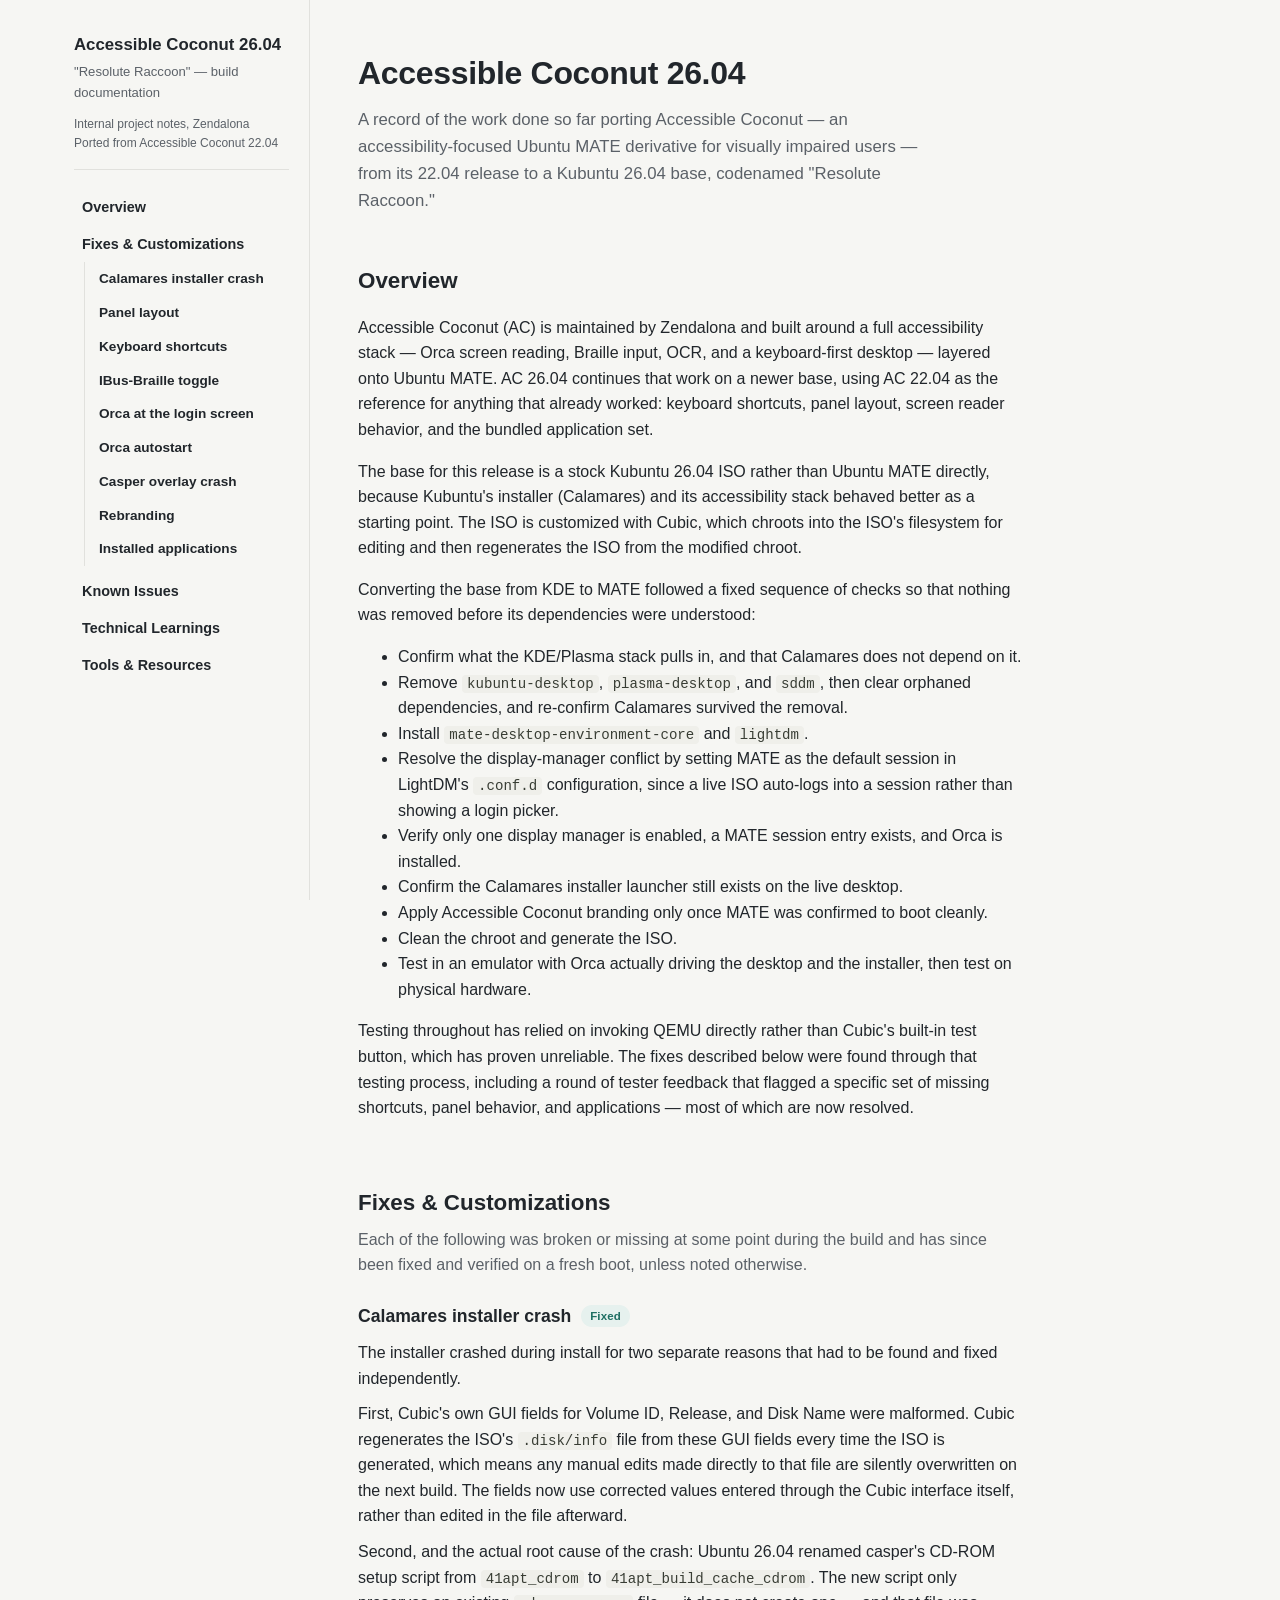
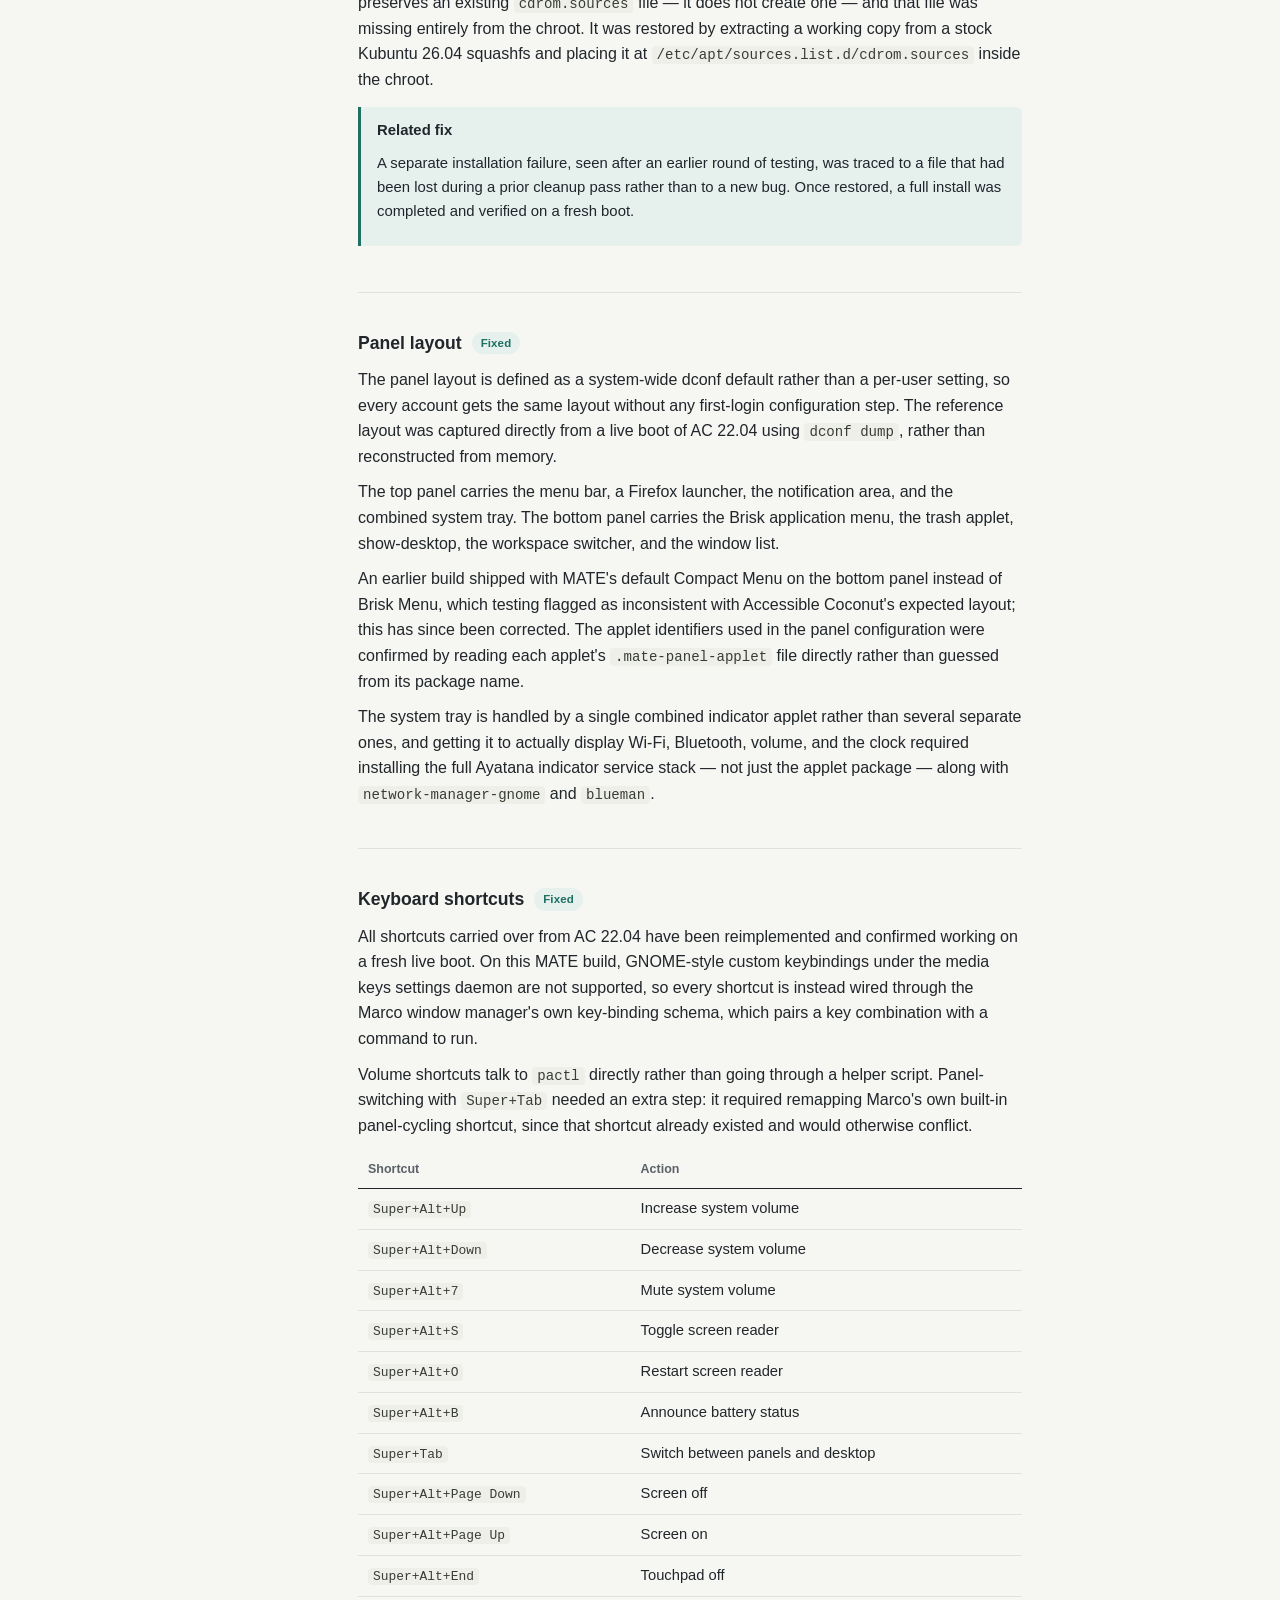
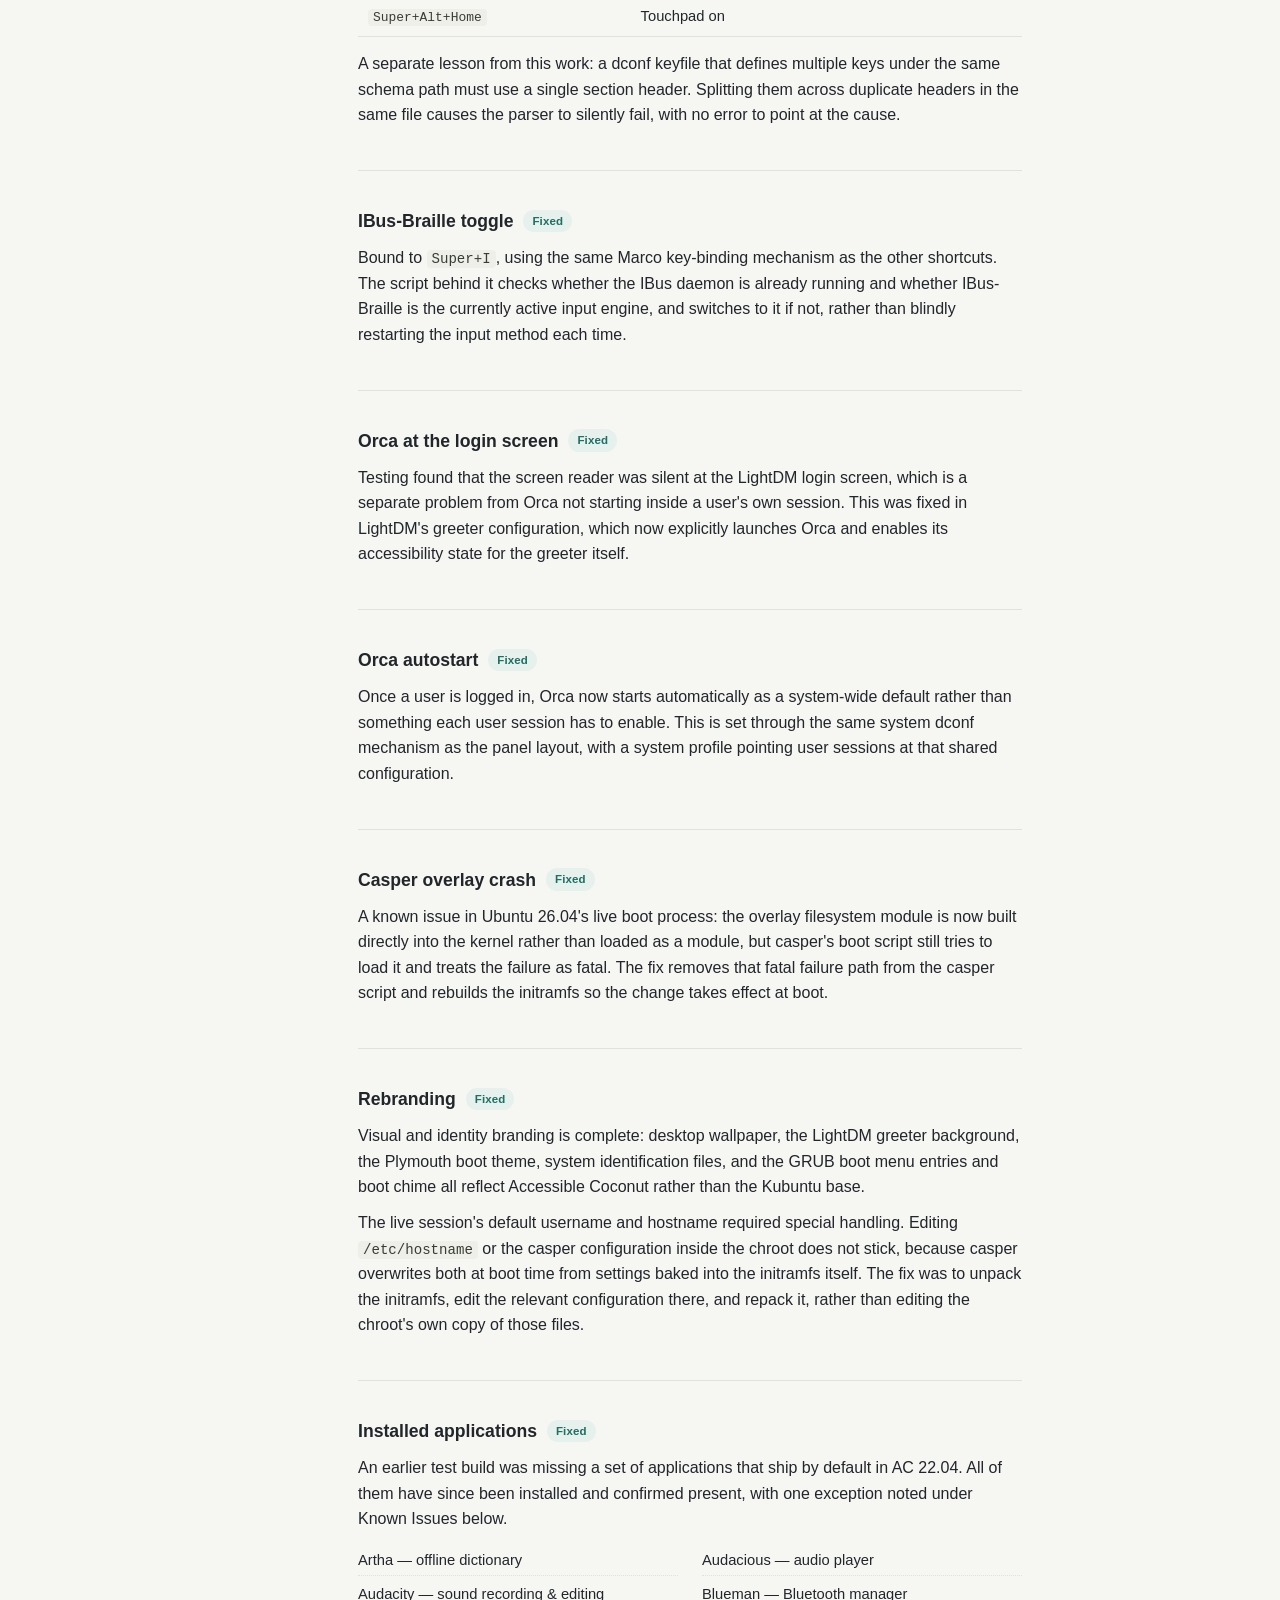
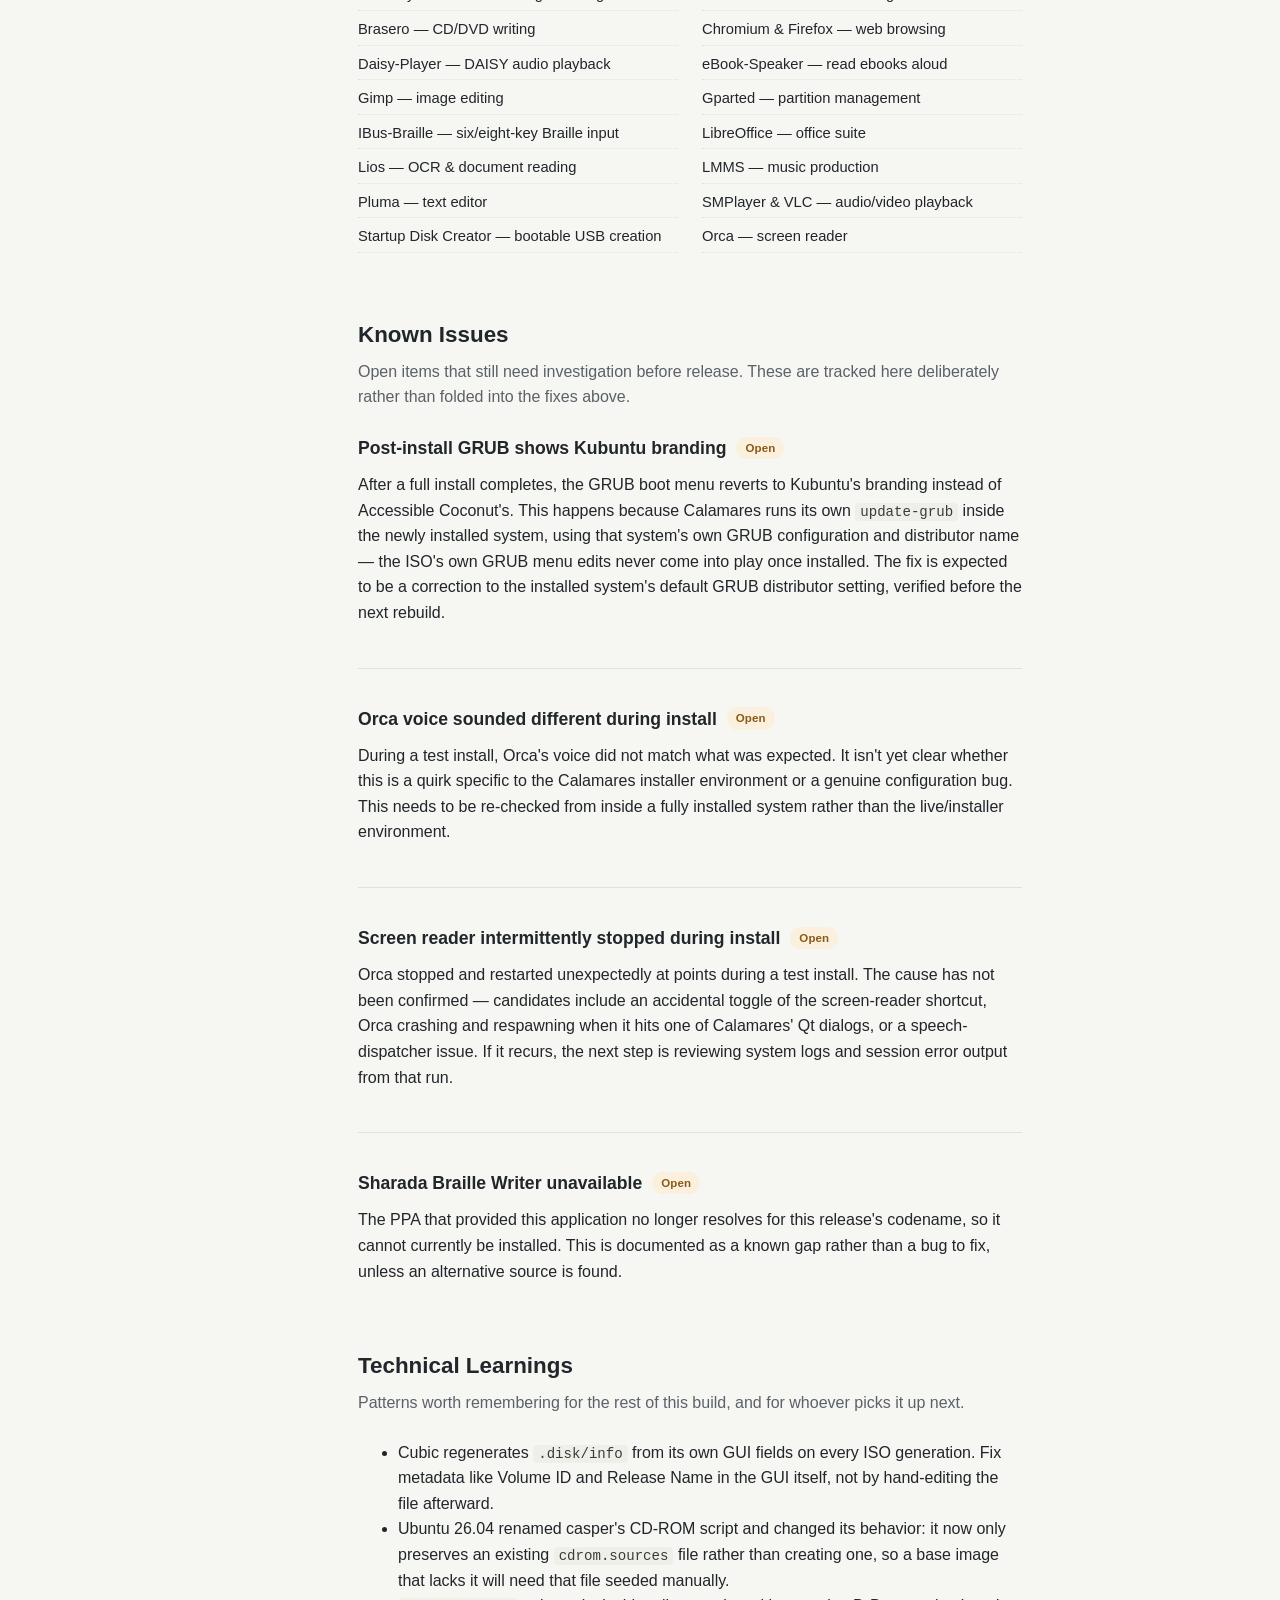
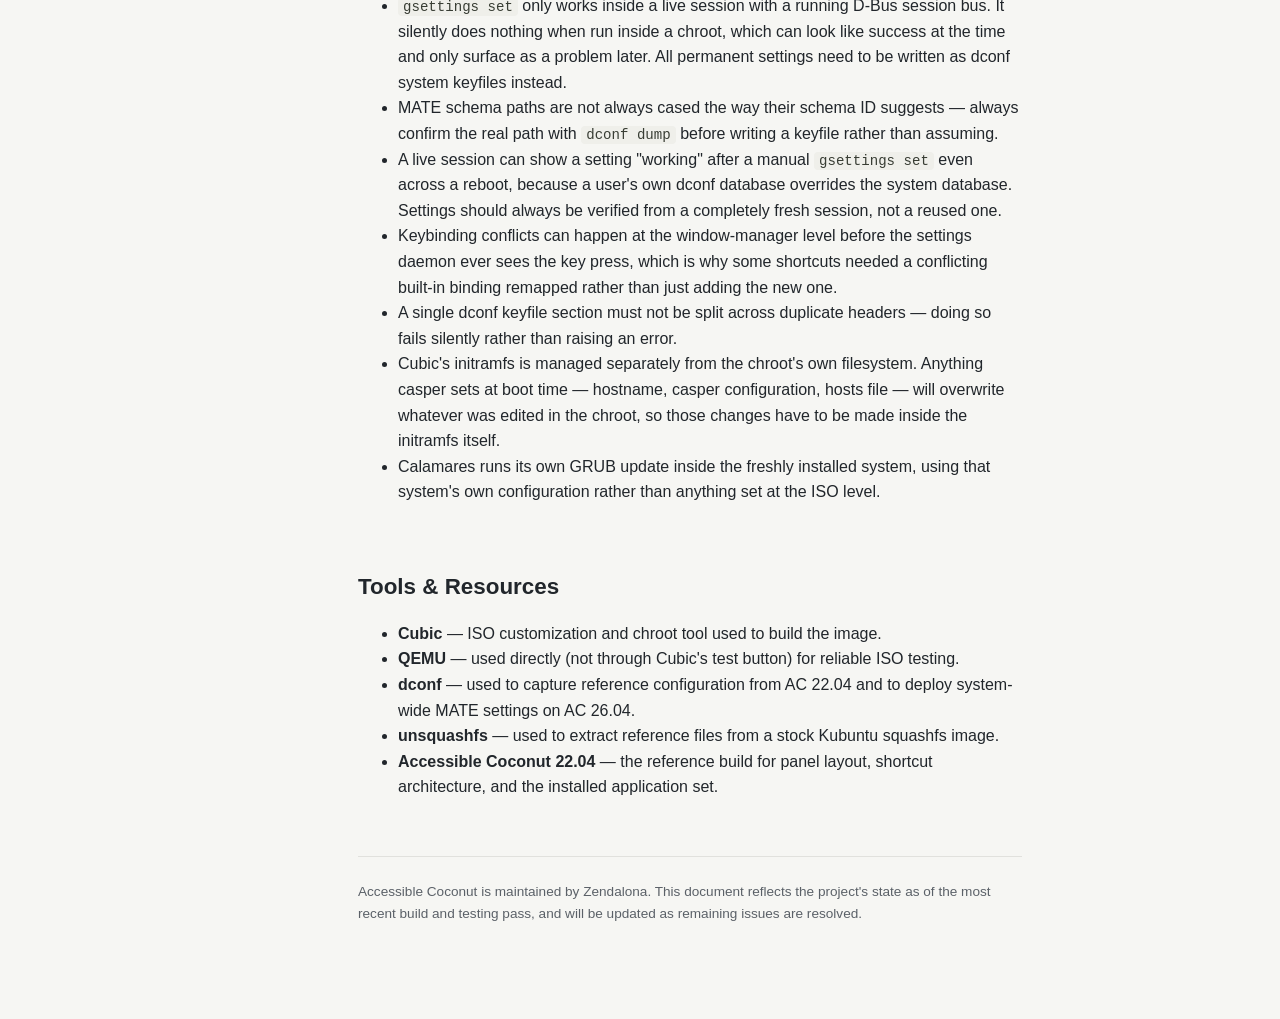
==== ac2604-docs.html @ ea0ea962 "initial commit" ====
<!DOCTYPE html>
<html lang="en">
<head>
<meta charset="UTF-8">
<meta name="viewport" content="width=device-width, initial-scale=1.0">
<title>Accessible Coconut 26.04 — Build Documentation</title>
<style>
  :root{
    --bg: #F6F6F3;
    --surface: #FFFFFF;
    --text: #21262B;
    --text-muted: #5B6168;
    --border: #E1E1DD;
    --accent: #1F6F63;
    --accent-soft: #E6F1EE;
    --warn: #8A5A17;
    --warn-soft: #FAF0DD;
    --code-bg: #EFEFEA;
    --code-text: #383D34;
    --font-sans: -apple-system, BlinkMacSystemFont, "Segoe UI", Helvetica, Arial, sans-serif;
    --font-mono: ui-monospace, "SF Mono", "Cascadia Mono", Consolas, monospace;
  }

  * { box-sizing: border-box; }

  html { scroll-behavior: smooth; }

  body{
    margin: 0;
    background: var(--bg);
    color: var(--text);
    font-family: var(--font-sans);
    font-size: 16px;
    line-height: 1.6;
    -webkit-font-smoothing: antialiased;
  }

  a { color: var(--accent); text-decoration: none; }
  a:hover { text-decoration: underline; }
  a:focus-visible, button:focus-visible, summary:focus-visible {
    outline: 2px solid var(--accent);
    outline-offset: 2px;
  }

  .layout{
    display: grid;
    grid-template-columns: 260px minmax(0,1fr);
    max-width: 1180px;
    margin: 0 auto;
    align-items: start;
  }

  /* ---------- Sidebar ---------- */
  aside{
    position: sticky;
    top: 0;
    height: 100vh;
    overflow-y: auto;
    padding: 32px 20px 32px 24px;
    border-right: 1px solid var(--border);
  }

  .brand{
    margin-bottom: 4px;
  }
  .brand-name{
    font-weight: 600;
    font-size: 1.05rem;
    color: var(--text);
  }
  .brand-sub{
    font-size: 0.82rem;
    color: var(--text-muted);
    margin-top: 2px;
  }
  .brand-meta{
    font-size: 0.75rem;
    color: var(--text-muted);
    margin: 12px 0 20px;
    padding-bottom: 16px;
    border-bottom: 1px solid var(--border);
  }

  nav ul{
    list-style: none;
    margin: 0;
    padding: 0;
  }
  nav > ul > li { margin-bottom: 2px; }
  nav a{
    display: block;
    padding: 6px 8px;
    border-radius: 5px;
    color: var(--text-muted);
    font-size: 0.9rem;
  }
  nav a:hover{
    background: var(--accent-soft);
    color: var(--text);
    text-decoration: none;
  }
  nav .top-link a{
    font-weight: 600;
    color: var(--text);
  }
  nav ul ul{
    margin-left: 10px;
    border-left: 1px solid var(--border);
    padding-left: 6px;
    margin-bottom: 8px;
  }
  nav ul ul a{ font-size: 0.85rem; }

  /* Mobile nav toggle (hidden on desktop) */
  .mobile-nav-toggle{ display: none; }

  /* ---------- Main content ---------- */
  main{
    padding: 48px 48px 96px;
    max-width: 760px;
  }

  .doc-title{
    font-size: 2rem;
    font-weight: 700;
    margin: 0 0 8px;
    letter-spacing: -0.01em;
  }
  .doc-lede{
    font-size: 1.05rem;
    color: var(--text-muted);
    margin: 0 0 40px;
    max-width: 62ch;
  }

  section{ margin-bottom: 56px; }
  section h2{
    font-size: 1.4rem;
    font-weight: 700;
    margin: 0 0 6px;
    padding-top: 8px;
    scroll-margin-top: 16px;
  }
  section > p.section-intro{
    color: var(--text-muted);
    margin: 0 0 24px;
  }

  article.topic{
    margin-bottom: 36px;
    padding-bottom: 32px;
    border-bottom: 1px solid var(--border);
  }
  article.topic:last-child{
    border-bottom: none;
    padding-bottom: 0;
  }
  article.topic h3{
    font-size: 1.1rem;
    font-weight: 600;
    margin: 0 0 4px;
    display: flex;
    align-items: center;
    gap: 10px;
    flex-wrap: wrap;
    scroll-margin-top: 16px;
  }
  article.topic p{ margin: 10px 0; }
  article.topic ul{ margin: 10px 0; padding-left: 22px; }
  article.topic li{ margin: 4px 0; }

  .status{
    font-size: 0.72rem;
    font-weight: 600;
    padding: 2px 9px;
    border-radius: 999px;
    letter-spacing: 0.01em;
  }
  .status-fixed{ background: var(--accent-soft); color: var(--accent); }
  .status-open{ background: var(--warn-soft); color: var(--warn); }

  code, .path{
    font-family: var(--font-mono);
    font-size: 0.88em;
    background: var(--code-bg);
    color: var(--code-text);
    padding: 1px 5px;
    border-radius: 4px;
    word-break: break-word;
  }

  .callout{
    border-left: 3px solid var(--accent);
    background: var(--accent-soft);
    padding: 12px 16px;
    border-radius: 0 6px 6px 0;
    margin: 14px 0;
    font-size: 0.93rem;
  }
  .callout.warn{
    border-left-color: var(--warn);
    background: var(--warn-soft);
  }
  .callout p{ margin: 0; }
  .callout strong{ display:block; margin-bottom: 4px; }

  table{
    width: 100%;
    border-collapse: collapse;
    margin: 14px 0;
    font-size: 0.92rem;
  }
  th, td{
    text-align: left;
    padding: 8px 10px;
    border-bottom: 1px solid var(--border);
    vertical-align: top;
  }
  th{
    font-size: 0.78rem;
    text-transform: none;
    color: var(--text-muted);
    font-weight: 600;
    border-bottom: 1px solid var(--text);
  }

  .apps-grid{
    display: grid;
    grid-template-columns: repeat(2, 1fr);
    gap: 4px 24px;
    font-size: 0.92rem;
    margin: 14px 0;
  }
  .apps-grid div{ padding: 3px 0; border-bottom: 1px dotted var(--border); }

  hr.divider{
    border: none;
    border-top: 1px solid var(--border);
    margin: 40px 0;
  }

  footer.doc-footer{
    color: var(--text-muted);
    font-size: 0.85rem;
    padding-top: 24px;
    border-top: 1px solid var(--border);
  }

  @media (max-width: 900px){
    .layout{ grid-template-columns: 1fr; }
    aside{
      position: static;
      height: auto;
      border-right: none;
      border-bottom: 1px solid var(--border);
      padding: 20px;
    }
    nav{ display: none; }
    nav.nav-open{ display: block; }
    .mobile-nav-toggle{
      display: inline-block;
      background: var(--surface);
      border: 1px solid var(--border);
      color: var(--text);
      font-size: 0.85rem;
      padding: 6px 12px;
      border-radius: 6px;
      cursor: pointer;
      margin-top: 8px;
    }
    main{ padding: 32px 20px 64px; }
    .apps-grid{ grid-template-columns: 1fr; }
  }
</style>
</head>
<body>

<div class="layout">

  <aside>
    <div class="brand">
      <div class="brand-name">Accessible Coconut 26.04</div>
      <div class="brand-sub">"Resolute Raccoon" — build documentation</div>
    </div>
    <div class="brand-meta">
      Internal project notes, Zendalona<br>
      Ported from Accessible Coconut 22.04
    </div>

    <button class="mobile-nav-toggle" onclick="document.querySelector('nav').classList.toggle('nav-open')">
      Contents ▾
    </button>

    <nav>
      <ul>
        <li class="top-link"><a href="#overview">Overview</a></li>
        <li class="top-link"><a href="#fixes">Fixes &amp; Customizations</a>
          <ul>
            <li><a href="#calamares">Calamares installer crash</a></li>
            <li><a href="#panel">Panel layout</a></li>
            <li><a href="#shortcuts">Keyboard shortcuts</a></li>
            <li><a href="#ibus-braille">IBus-Braille toggle</a></li>
            <li><a href="#orca-login">Orca at the login screen</a></li>
            <li><a href="#orca-autostart">Orca autostart</a></li>
            <li><a href="#casper">Casper overlay crash</a></li>
            <li><a href="#rebranding">Rebranding</a></li>
            <li><a href="#apps">Installed applications</a></li>
          </ul>
        </li>
        <li class="top-link"><a href="#known-issues">Known Issues</a></li>
        <li class="top-link"><a href="#learnings">Technical Learnings</a></li>
        <li class="top-link"><a href="#tools">Tools &amp; Resources</a></li>
      </ul>
    </nav>
  </aside>

  <main>
    <h1 class="doc-title">Accessible Coconut 26.04</h1>
    <p class="doc-lede">
      A record of the work done so far porting Accessible Coconut — an accessibility-focused
      Ubuntu MATE derivative for visually impaired users — from its 22.04 release to a
      Kubuntu 26.04 base, codenamed "Resolute Raccoon."
    </p>

    <section id="overview">
      <h2>Overview</h2>
      <p>
        Accessible Coconut (AC) is maintained by Zendalona and built around a full accessibility
        stack — Orca screen reading, Braille input, OCR, and a keyboard-first desktop — layered
        onto Ubuntu MATE. AC 26.04 continues that work on a newer base, using AC 22.04 as the
        reference for anything that already worked: keyboard shortcuts, panel layout, screen
        reader behavior, and the bundled application set.
      </p>
      <p>
        The base for this release is a stock Kubuntu 26.04 ISO rather than Ubuntu MATE directly,
        because Kubuntu's installer (Calamares) and its accessibility stack behaved better as a
        starting point. The ISO is customized with Cubic, which chroots into the ISO's filesystem
        for editing and then regenerates the ISO from the modified chroot.
      </p>
      <p>
        Converting the base from KDE to MATE followed a fixed sequence of checks so that nothing
        was removed before its dependencies were understood:
      </p>
      <ul>
        <li>Confirm what the KDE/Plasma stack pulls in, and that Calamares does not depend on it.</li>
        <li>Remove <code>kubuntu-desktop</code>, <code>plasma-desktop</code>, and <code>sddm</code>, then
          clear orphaned dependencies, and re-confirm Calamares survived the removal.</li>
        <li>Install <code>mate-desktop-environment-core</code> and <code>lightdm</code>.</li>
        <li>Resolve the display-manager conflict by setting MATE as the default session in
          LightDM's <code>.conf.d</code> configuration, since a live ISO auto-logs into a session
          rather than showing a login picker.</li>
        <li>Verify only one display manager is enabled, a MATE session entry exists, and Orca is
          installed.</li>
        <li>Confirm the Calamares installer launcher still exists on the live desktop.</li>
        <li>Apply Accessible Coconut branding only once MATE was confirmed to boot cleanly.</li>
        <li>Clean the chroot and generate the ISO.</li>
        <li>Test in an emulator with Orca actually driving the desktop and the installer, then
          test on physical hardware.</li>
      </ul>
      <p>
        Testing throughout has relied on invoking QEMU directly rather than Cubic's built-in test
        button, which has proven unreliable. The fixes described below were found through that
        testing process, including a round of tester feedback that flagged a specific set of
        missing shortcuts, panel behavior, and applications — most of which are now resolved.
      </p>
    </section>

    <section id="fixes">
      <h2>Fixes &amp; Customizations</h2>
      <p class="section-intro">
        Each of the following was broken or missing at some point during the build and has since
        been fixed and verified on a fresh boot, unless noted otherwise.
      </p>

      <article class="topic" id="calamares">
        <h3>Calamares installer crash <span class="status status-fixed">Fixed</span></h3>
        <p>
          The installer crashed during install for two separate reasons that had to be found and
          fixed independently.
        </p>
        <p>
          First, Cubic's own GUI fields for Volume ID, Release, and Disk Name were malformed.
          Cubic regenerates the ISO's <code>.disk/info</code> file from these GUI fields every
          time the ISO is generated, which means any manual edits made directly to that file are
          silently overwritten on the next build. The fields now use corrected values entered
          through the Cubic interface itself, rather than edited in the file afterward.
        </p>
        <p>
          Second, and the actual root cause of the crash: Ubuntu 26.04 renamed casper's CD-ROM
          setup script from <code>41apt_cdrom</code> to <code>41apt_build_cache_cdrom</code>. The
          new script only preserves an existing <code>cdrom.sources</code> file — it does not
          create one — and that file was missing entirely from the chroot. It was restored by
          extracting a working copy from a stock Kubuntu 26.04 squashfs and placing it at
          <code class="path">/etc/apt/sources.list.d/cdrom.sources</code> inside the chroot.
        </p>
        <div class="callout">
          <strong>Related fix</strong>
          <p>
            A separate installation failure, seen after an earlier round of testing, was traced to
            a file that had been lost during a prior cleanup pass rather than to a new bug. Once
            restored, a full install was completed and verified on a fresh boot.
          </p>
        </div>
      </article>

      <article class="topic" id="panel">
        <h3>Panel layout <span class="status status-fixed">Fixed</span></h3>
        <p>
          The panel layout is defined as a system-wide dconf default rather than a per-user
          setting, so every account gets the same layout without any first-login configuration
          step. The reference layout was captured directly from a live boot of AC 22.04 using
          <code>dconf dump</code>, rather than reconstructed from memory.
        </p>
        <p>
          The top panel carries the menu bar, a Firefox launcher, the notification area, and the
          combined system tray. The bottom panel carries the Brisk application menu, the trash
          applet, show-desktop, the workspace switcher, and the window list.
        </p>
        <p>
          An earlier build shipped with MATE's default Compact Menu on the bottom panel instead of
          Brisk Menu, which testing flagged as inconsistent with Accessible Coconut's expected
          layout; this has since been corrected. The applet identifiers used in the panel
          configuration were confirmed by reading each applet's <code>.mate-panel-applet</code>
          file directly rather than guessed from its package name.
        </p>
        <p>
          The system tray is handled by a single combined indicator applet rather than several
          separate ones, and getting it to actually display Wi-Fi, Bluetooth, volume, and the
          clock required installing the full Ayatana indicator service stack — not just the applet
          package — along with <code>network-manager-gnome</code> and <code>blueman</code>.
        </p>
      </article>

      <article class="topic" id="shortcuts">
        <h3>Keyboard shortcuts <span class="status status-fixed">Fixed</span></h3>
        <p>
          All shortcuts carried over from AC 22.04 have been reimplemented and confirmed working
          on a fresh live boot. On this MATE build, GNOME-style custom keybindings under the media
          keys settings daemon are not supported, so every shortcut is instead wired through the
          Marco window manager's own key-binding schema, which pairs a key combination with a
          command to run.
        </p>
        <p>
          Volume shortcuts talk to <code>pactl</code> directly rather than going through a helper
          script. Panel-switching with <code>Super+Tab</code> needed an extra step: it required
          remapping Marco's own built-in panel-cycling shortcut, since that shortcut already
          existed and would otherwise conflict.
        </p>
        <table>
          <thead><tr><th>Shortcut</th><th>Action</th></tr></thead>
          <tbody>
            <tr><td><code>Super+Alt+Up</code></td><td>Increase system volume</td></tr>
            <tr><td><code>Super+Alt+Down</code></td><td>Decrease system volume</td></tr>
            <tr><td><code>Super+Alt+7</code></td><td>Mute system volume</td></tr>
            <tr><td><code>Super+Alt+S</code></td><td>Toggle screen reader</td></tr>
            <tr><td><code>Super+Alt+O</code></td><td>Restart screen reader</td></tr>
            <tr><td><code>Super+Alt+B</code></td><td>Announce battery status</td></tr>
            <tr><td><code>Super+Tab</code></td><td>Switch between panels and desktop</td></tr>
            <tr><td><code>Super+Alt+Page Down</code></td><td>Screen off</td></tr>
            <tr><td><code>Super+Alt+Page Up</code></td><td>Screen on</td></tr>
            <tr><td><code>Super+Alt+End</code></td><td>Touchpad off</td></tr>
            <tr><td><code>Super+Alt+Home</code></td><td>Touchpad on</td></tr>
          </tbody>
        </table>
        <p>
          A separate lesson from this work: a dconf keyfile that defines multiple keys under the
          same schema path must use a single section header. Splitting them across duplicate
          headers in the same file causes the parser to silently fail, with no error to point at
          the cause.
        </p>
      </article>

      <article class="topic" id="ibus-braille">
        <h3>IBus-Braille toggle <span class="status status-fixed">Fixed</span></h3>
        <p>
          Bound to <code>Super+I</code>, using the same Marco key-binding mechanism as the other
          shortcuts. The script behind it checks whether the IBus daemon is already running and
          whether IBus-Braille is the currently active input engine, and switches to it if not,
          rather than blindly restarting the input method each time.
        </p>
      </article>

      <article class="topic" id="orca-login">
        <h3>Orca at the login screen <span class="status status-fixed">Fixed</span></h3>
        <p>
          Testing found that the screen reader was silent at the LightDM login screen, which is a
          separate problem from Orca not starting inside a user's own session. This was fixed in
          LightDM's greeter configuration, which now explicitly launches Orca and enables its
          accessibility state for the greeter itself.
        </p>
      </article>

      <article class="topic" id="orca-autostart">
        <h3>Orca autostart <span class="status status-fixed">Fixed</span></h3>
        <p>
          Once a user is logged in, Orca now starts automatically as a system-wide default rather
          than something each user session has to enable. This is set through the same system
          dconf mechanism as the panel layout, with a system profile pointing user sessions at that
          shared configuration.
        </p>
      </article>

      <article class="topic" id="casper">
        <h3>Casper overlay crash <span class="status status-fixed">Fixed</span></h3>
        <p>
          A known issue in Ubuntu 26.04's live boot process: the overlay filesystem module is now
          built directly into the kernel rather than loaded as a module, but casper's boot script
          still tries to load it and treats the failure as fatal. The fix removes that fatal
          failure path from the casper script and rebuilds the initramfs so the change takes
          effect at boot.
        </p>
      </article>

      <article class="topic" id="rebranding">
        <h3>Rebranding <span class="status status-fixed">Fixed</span></h3>
        <p>
          Visual and identity branding is complete: desktop wallpaper, the LightDM greeter
          background, the Plymouth boot theme, system identification files, and the GRUB boot menu
          entries and boot chime all reflect Accessible Coconut rather than the Kubuntu base.
        </p>
        <p>
          The live session's default username and hostname required special handling. Editing
          <code class="path">/etc/hostname</code> or the casper configuration inside the chroot
          does not stick, because casper overwrites both at boot time from settings baked into the
          initramfs itself. The fix was to unpack the initramfs, edit the relevant configuration
          there, and repack it, rather than editing the chroot's own copy of those files.
        </p>
      </article>

      <article class="topic" id="apps">
        <h3>Installed applications <span class="status status-fixed">Fixed</span></h3>
        <p>
          An earlier test build was missing a set of applications that ship by default in AC
          22.04. All of them have since been installed and confirmed present, with one exception
          noted under Known Issues below.
        </p>
        <div class="apps-grid">
          <div>Artha — offline dictionary</div>
          <div>Audacious — audio player</div>
          <div>Audacity — sound recording &amp; editing</div>
          <div>Blueman — Bluetooth manager</div>
          <div>Brasero — CD/DVD writing</div>
          <div>Chromium &amp; Firefox — web browsing</div>
          <div>Daisy-Player — DAISY audio playback</div>
          <div>eBook-Speaker — read ebooks aloud</div>
          <div>Gimp — image editing</div>
          <div>Gparted — partition management</div>
          <div>IBus-Braille — six/eight-key Braille input</div>
          <div>LibreOffice — office suite</div>
          <div>Lios — OCR &amp; document reading</div>
          <div>LMMS — music production</div>
          <div>Pluma — text editor</div>
          <div>SMPlayer &amp; VLC — audio/video playback</div>
          <div>Startup Disk Creator — bootable USB creation</div>
          <div>Orca — screen reader</div>
        </div>
      </article>
    </section>

    <section id="known-issues">
      <h2>Known Issues</h2>
      <p class="section-intro">
        Open items that still need investigation before release. These are tracked here
        deliberately rather than folded into the fixes above.
      </p>

      <article class="topic">
        <h3>Post-install GRUB shows Kubuntu branding <span class="status status-open">Open</span></h3>
        <p>
          After a full install completes, the GRUB boot menu reverts to Kubuntu's branding
          instead of Accessible Coconut's. This happens because Calamares runs its own
          <code>update-grub</code> inside the newly installed system, using that system's own
          GRUB configuration and distributor name — the ISO's own GRUB menu edits never come into
          play once installed. The fix is expected to be a correction to the installed system's
          default GRUB distributor setting, verified before the next rebuild.
        </p>
      </article>

      <article class="topic">
        <h3>Orca voice sounded different during install <span class="status status-open">Open</span></h3>
        <p>
          During a test install, Orca's voice did not match what was expected. It isn't yet clear
          whether this is a quirk specific to the Calamares installer environment or a genuine
          configuration bug. This needs to be re-checked from inside a fully installed system
          rather than the live/installer environment.
        </p>
      </article>

      <article class="topic">
        <h3>Screen reader intermittently stopped during install <span class="status status-open">Open</span></h3>
        <p>
          Orca stopped and restarted unexpectedly at points during a test install. The cause has
          not been confirmed — candidates include an accidental toggle of the screen-reader
          shortcut, Orca crashing and respawning when it hits one of Calamares' Qt dialogs, or a
          speech-dispatcher issue. If it recurs, the next step is reviewing system logs and session
          error output from that run.
        </p>
      </article>

      <article class="topic">
        <h3>Sharada Braille Writer unavailable <span class="status status-open">Open</span></h3>
        <p>
          The PPA that provided this application no longer resolves for this release's codename,
          so it cannot currently be installed. This is documented as a known gap rather than a bug
          to fix, unless an alternative source is found.
        </p>
      </article>
    </section>

    <section id="learnings">
      <h2>Technical Learnings</h2>
      <p class="section-intro">
        Patterns worth remembering for the rest of this build, and for whoever picks it up next.
      </p>
      <ul>
        <li>
          Cubic regenerates <code class="path">.disk/info</code> from its own GUI fields on every
          ISO generation. Fix metadata like Volume ID and Release Name in the GUI itself, not by
          hand-editing the file afterward.
        </li>
        <li>
          Ubuntu 26.04 renamed casper's CD-ROM script and changed its behavior: it now only
          preserves an existing <code class="path">cdrom.sources</code> file rather than creating
          one, so a base image that lacks it will need that file seeded manually.
        </li>
        <li>
          <code>gsettings set</code> only works inside a live session with a running D-Bus session
          bus. It silently does nothing when run inside a chroot, which can look like success at
          the time and only surface as a problem later. All permanent settings need to be written
          as dconf system keyfiles instead.
        </li>
        <li>
          MATE schema paths are not always cased the way their schema ID suggests — always confirm
          the real path with <code>dconf dump</code> before writing a keyfile rather than assuming.
        </li>
        <li>
          A live session can show a setting "working" after a manual <code>gsettings set</code>
          even across a reboot, because a user's own dconf database overrides the system database.
          Settings should always be verified from a completely fresh session, not a reused one.
        </li>
        <li>
          Keybinding conflicts can happen at the window-manager level before the settings daemon
          ever sees the key press, which is why some shortcuts needed a conflicting built-in
          binding remapped rather than just adding the new one.
        </li>
        <li>
          A single dconf keyfile section must not be split across duplicate headers — doing so
          fails silently rather than raising an error.
        </li>
        <li>
          Cubic's initramfs is managed separately from the chroot's own filesystem. Anything
          casper sets at boot time — hostname, casper configuration, hosts file — will overwrite
          whatever was edited in the chroot, so those changes have to be made inside the initramfs
          itself.
        </li>
        <li>
          Calamares runs its own GRUB update inside the freshly installed system, using that
          system's own configuration rather than anything set at the ISO level.
        </li>
      </ul>
    </section>

    <section id="tools">
      <h2>Tools &amp; Resources</h2>
      <ul>
        <li><strong>Cubic</strong> — ISO customization and chroot tool used to build the image.</li>
        <li><strong>QEMU</strong> — used directly (not through Cubic's test button) for reliable ISO testing.</li>
        <li><strong>dconf</strong> — used to capture reference configuration from AC 22.04 and to deploy system-wide MATE settings on AC 26.04.</li>
        <li><strong>unsquashfs</strong> — used to extract reference files from a stock Kubuntu squashfs image.</li>
        <li><strong>Accessible Coconut 22.04</strong> — the reference build for panel layout, shortcut architecture, and the installed application set.</li>
      </ul>
    </section>

    <footer class="doc-footer">
      Accessible Coconut is maintained by Zendalona. This document reflects the project's
      state as of the most recent build and testing pass, and will be updated as remaining
      issues are resolved.
    </footer>
  </main>

</div>

</body>
</html>
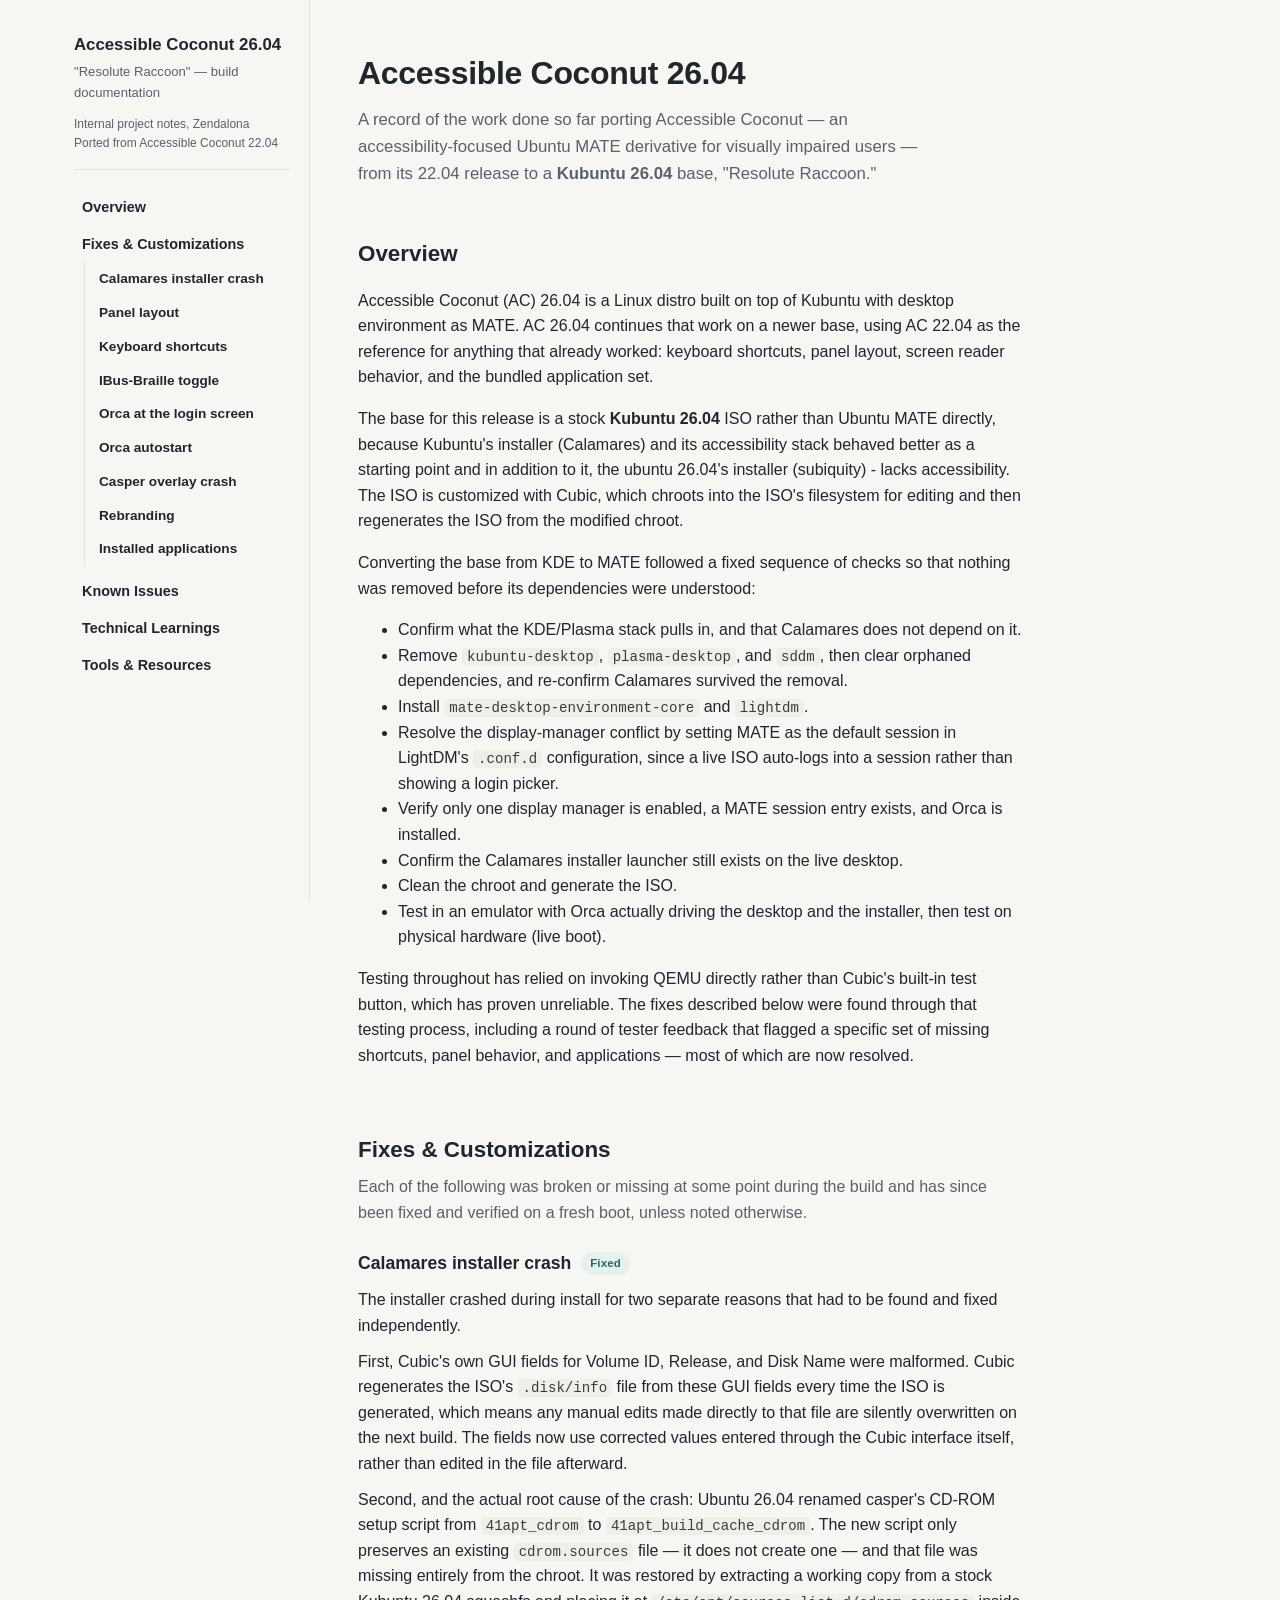
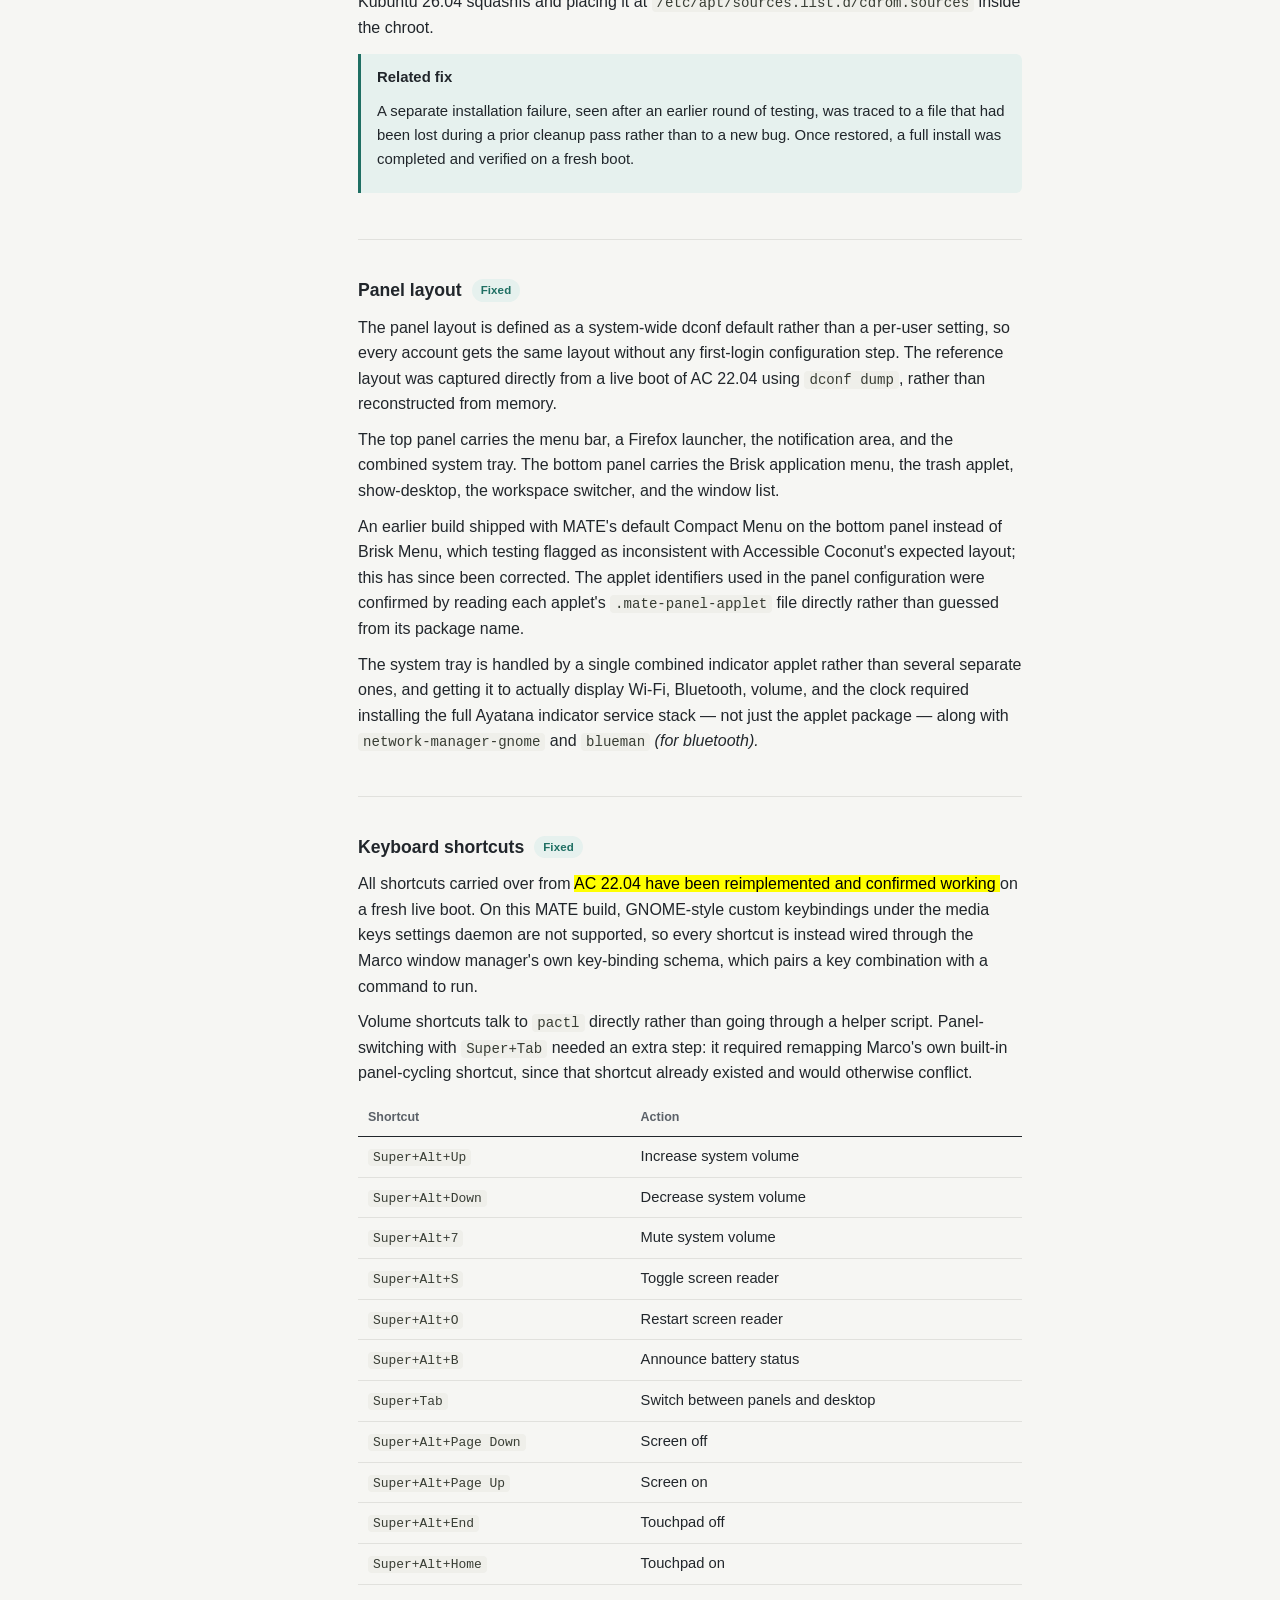
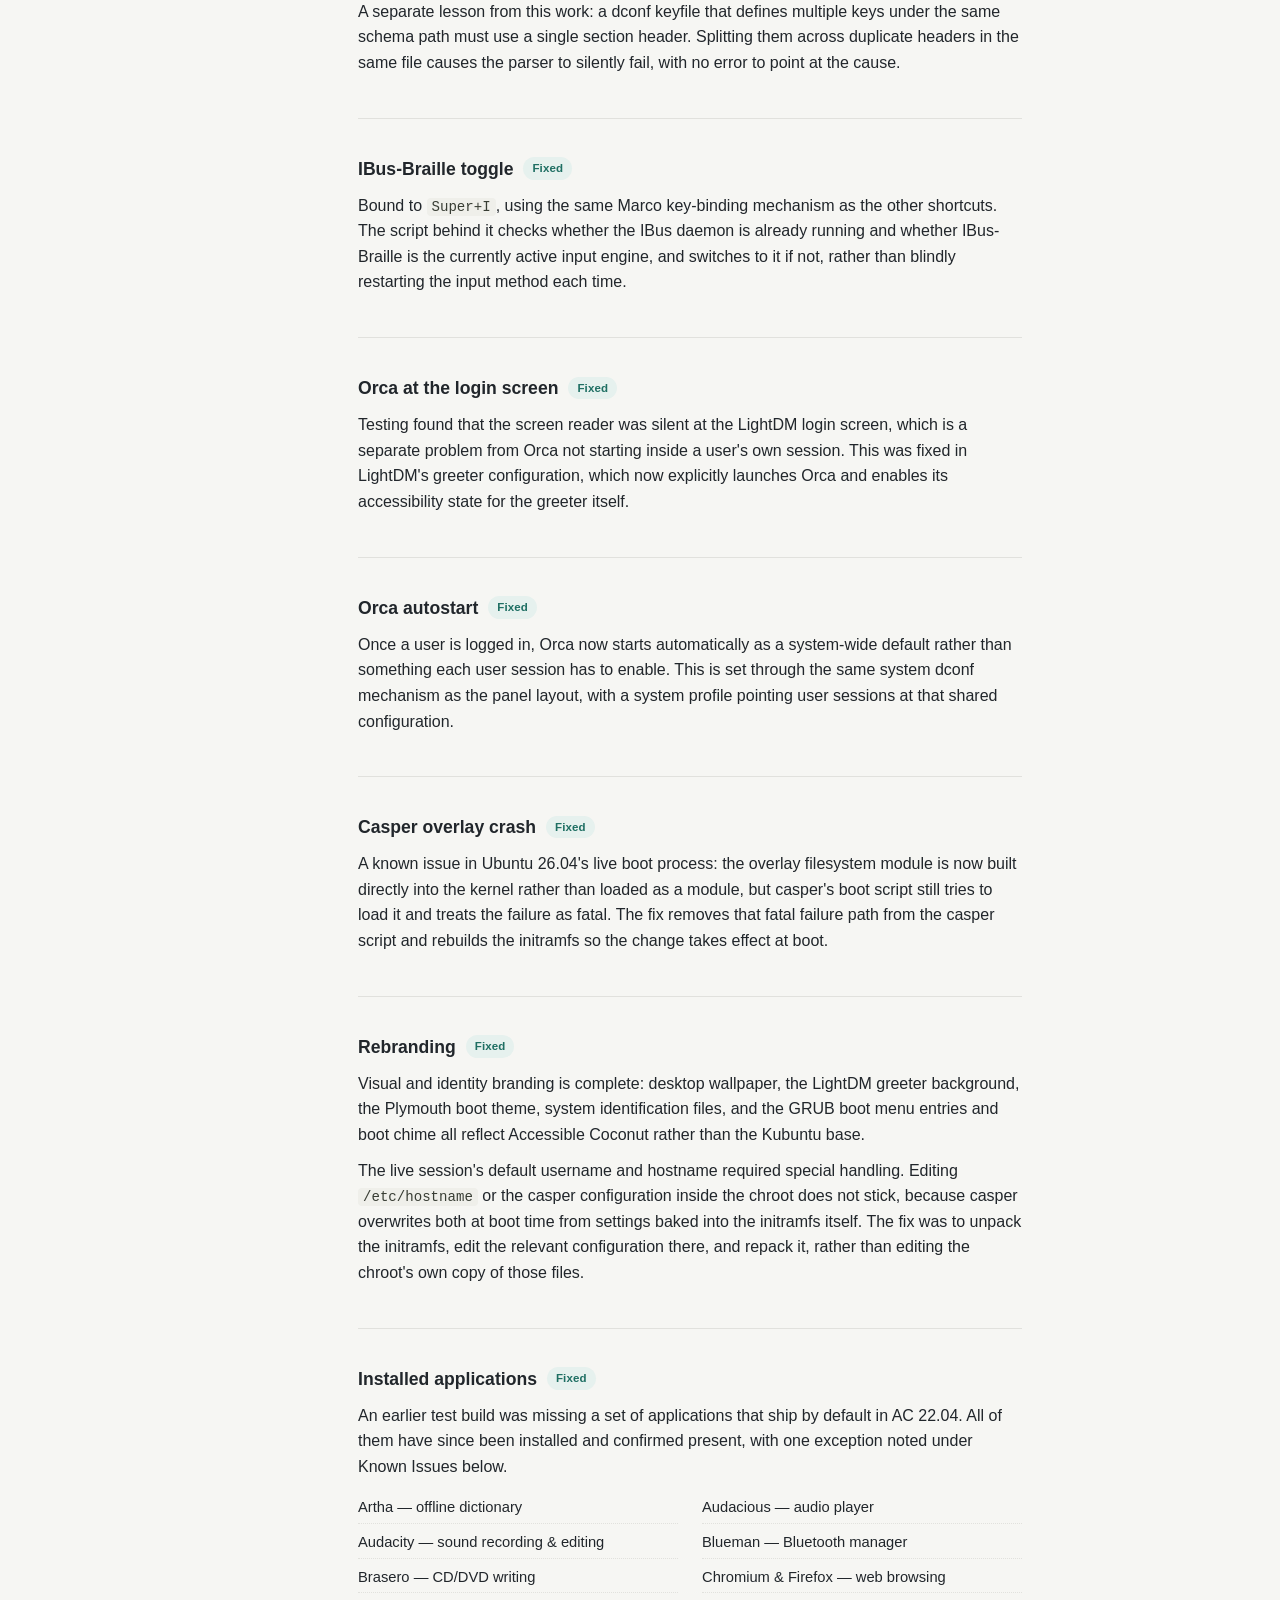
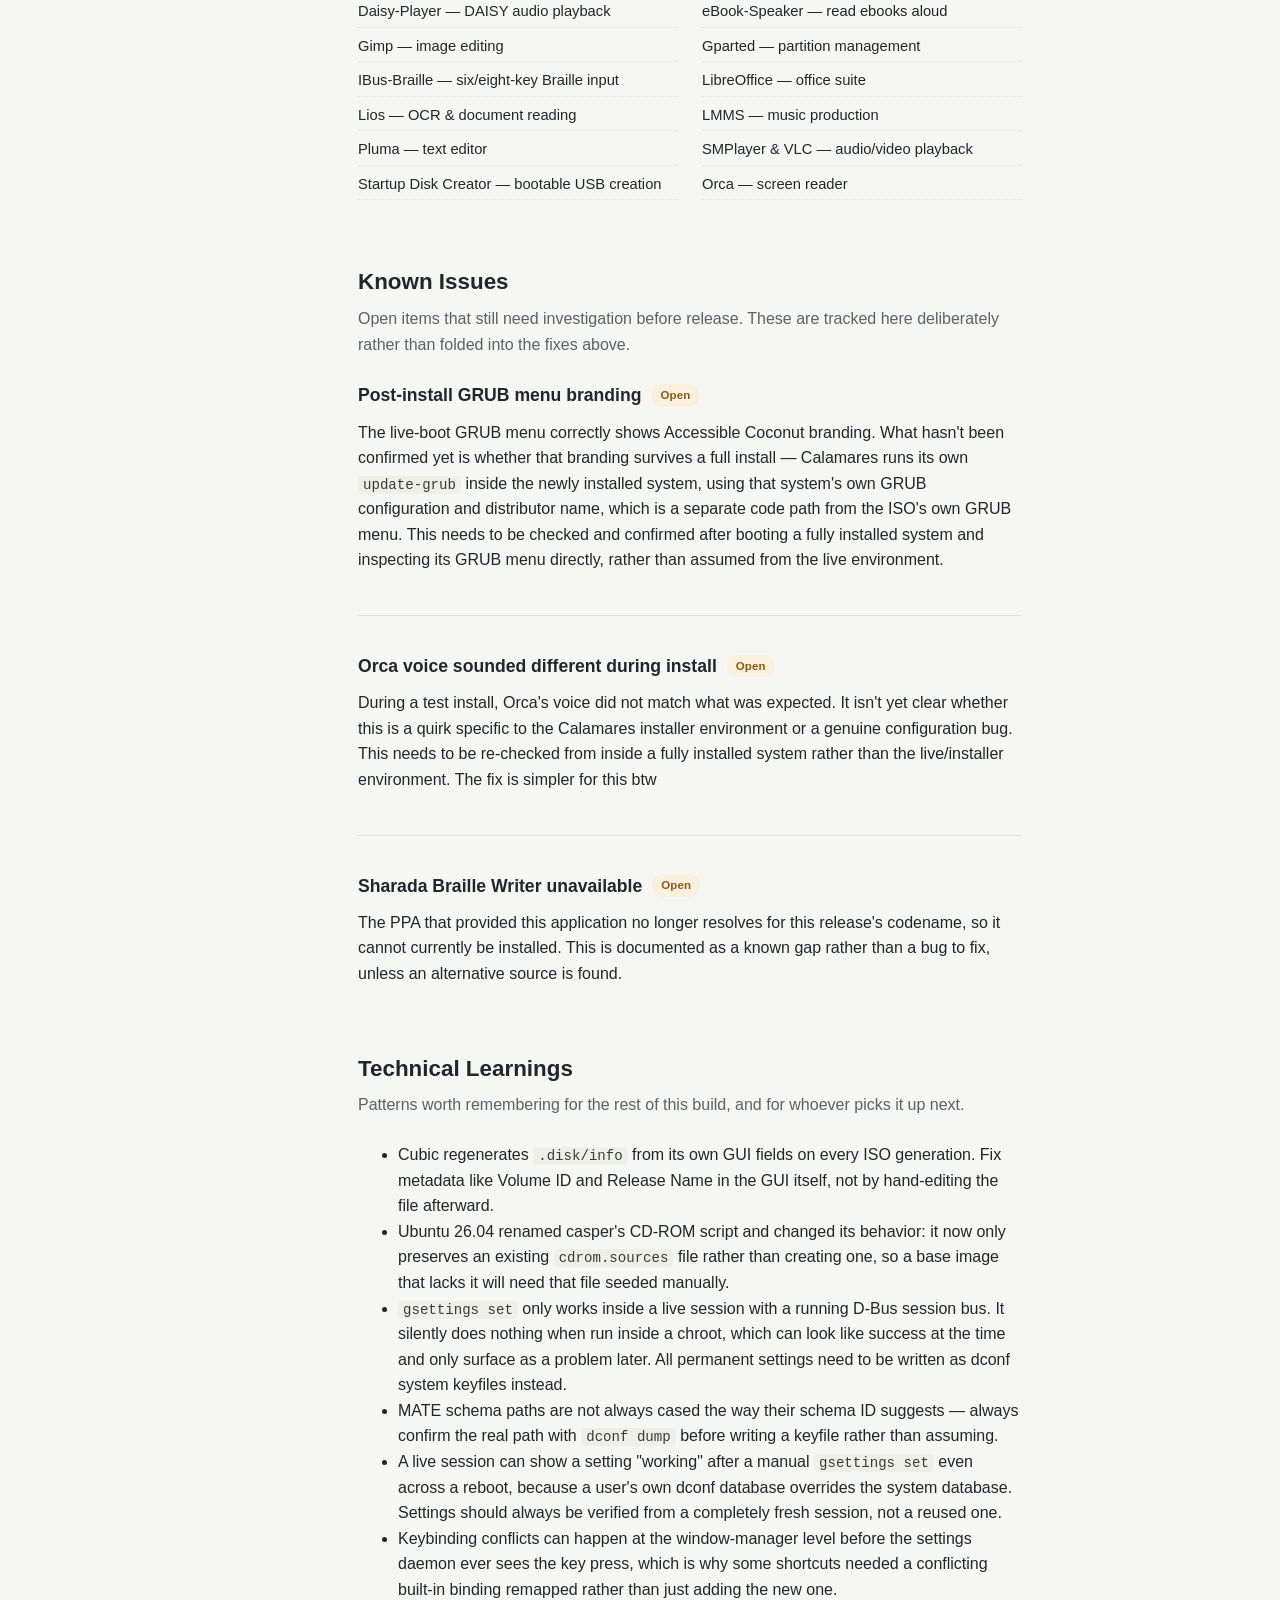
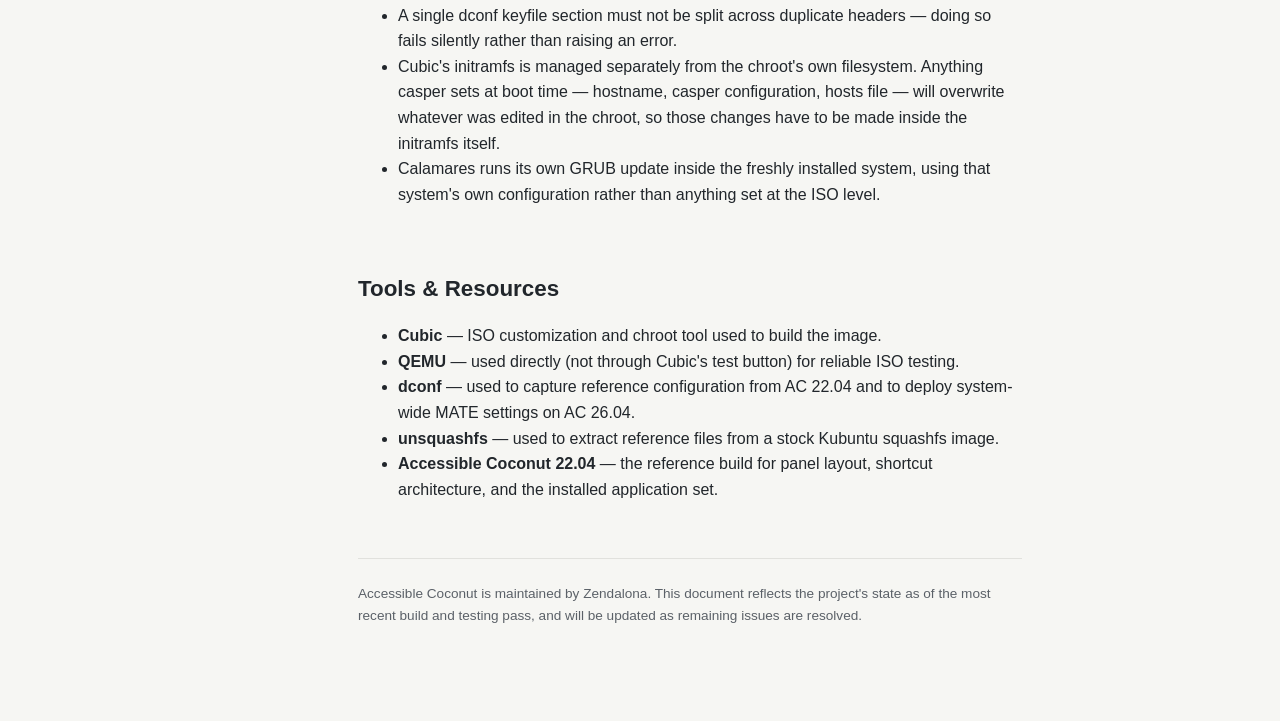
==== commit 1e39559d: "Typos and removed redundant stuffs" ====
--- a/ac2604-docs.html
+++ b/ac2604-docs.html
@@ -319,22 +319,22 @@
     <p class="doc-lede">
       A record of the work done so far porting Accessible Coconut — an accessibility-focused
       Ubuntu MATE derivative for visually impaired users — from its 22.04 release to a
-      Kubuntu 26.04 base, codenamed "Resolute Raccoon."
+      <strong> Kubuntu 26.04 </strong> base, "Resolute Raccoon." 
     </p>
 
     <section id="overview">
       <h2>Overview</h2>
       <p>
-        Accessible Coconut (AC) is maintained by Zendalona and built around a full accessibility
-        stack — Orca screen reading, Braille input, OCR, and a keyboard-first desktop — layered
-        onto Ubuntu MATE. AC 26.04 continues that work on a newer base, using AC 22.04 as the
+        Accessible Coconut (AC) 26.04 is a Linux distro built on top of Kubuntu with desktop environment as MATE. 
+        AC 26.04 continues that work on a newer base, using AC 22.04 as the
         reference for anything that already worked: keyboard shortcuts, panel layout, screen
         reader behavior, and the bundled application set.
       </p>
       <p>
-        The base for this release is a stock Kubuntu 26.04 ISO rather than Ubuntu MATE directly,
+        The base for this release is a stock <strong>Kubuntu 26.04</strong> ISO rather than Ubuntu MATE directly,
         because Kubuntu's installer (Calamares) and its accessibility stack behaved better as a
-        starting point. The ISO is customized with Cubic, which chroots into the ISO's filesystem
+        starting point and in addition to it, the ubuntu 26.04's installer (subiquity) - lacks accessibility. 
+        The ISO is customized with Cubic, which chroots into the ISO's filesystem
         for editing and then regenerates the ISO from the modified chroot.
       </p>
       <p>
@@ -352,10 +352,9 @@
         <li>Verify only one display manager is enabled, a MATE session entry exists, and Orca is
           installed.</li>
         <li>Confirm the Calamares installer launcher still exists on the live desktop.</li>
-        <li>Apply Accessible Coconut branding only once MATE was confirmed to boot cleanly.</li>
         <li>Clean the chroot and generate the ISO.</li>
         <li>Test in an emulator with Orca actually driving the desktop and the installer, then
-          test on physical hardware.</li>
+          test on physical hardware (live boot).</li>
       </ul>
       <p>
         Testing throughout has relied on invoking QEMU directly rather than Cubic's built-in test
@@ -427,14 +426,14 @@
           The system tray is handled by a single combined indicator applet rather than several
           separate ones, and getting it to actually display Wi-Fi, Bluetooth, volume, and the
           clock required installing the full Ayatana indicator service stack — not just the applet
-          package — along with <code>network-manager-gnome</code> and <code>blueman</code>.
+          package — along with <code>network-manager-gnome</code> and <code>blueman</code> <i>(for bluetooth).</i>
         </p>
       </article>
 
       <article class="topic" id="shortcuts">
         <h3>Keyboard shortcuts <span class="status status-fixed">Fixed</span></h3>
         <p>
-          All shortcuts carried over from AC 22.04 have been reimplemented and confirmed working
+          All shortcuts carried over from <mark> AC 22.04 have been reimplemented and confirmed working </mark>
           on a fresh live boot. On this MATE build, GNOME-style custom keybindings under the media
           keys settings daemon are not supported, so every shortcut is instead wired through the
           Marco window manager's own key-binding schema, which pairs a key combination with a
@@ -565,14 +564,14 @@
       </p>
 
       <article class="topic">
-        <h3>Post-install GRUB shows Kubuntu branding <span class="status status-open">Open</span></h3>
-        <p>
-          After a full install completes, the GRUB boot menu reverts to Kubuntu's branding
-          instead of Accessible Coconut's. This happens because Calamares runs its own
-          <code>update-grub</code> inside the newly installed system, using that system's own
-          GRUB configuration and distributor name — the ISO's own GRUB menu edits never come into
-          play once installed. The fix is expected to be a correction to the installed system's
-          default GRUB distributor setting, verified before the next rebuild.
+        <h3>Post-install GRUB menu branding <span class="status status-open">Open</span></h3>
+        <p>
+        The live-boot GRUB menu correctly shows Accessible Coconut branding. What hasn't been
+        confirmed yet is whether that branding survives a full install — Calamares runs its own
+        <code>update-grub</code> inside the newly installed system, using that system's own GRUB
+        configuration and distributor name, which is a separate code path from the ISO's own GRUB
+        menu. This needs to be checked and confirmed after booting a fully installed system and inspecting its GRUB
+        menu directly, rather than assumed from the live environment.
         </p>
       </article>
 
@@ -582,18 +581,7 @@
           During a test install, Orca's voice did not match what was expected. It isn't yet clear
           whether this is a quirk specific to the Calamares installer environment or a genuine
           configuration bug. This needs to be re-checked from inside a fully installed system
-          rather than the live/installer environment.
-        </p>
-      </article>
-
-      <article class="topic">
-        <h3>Screen reader intermittently stopped during install <span class="status status-open">Open</span></h3>
-        <p>
-          Orca stopped and restarted unexpectedly at points during a test install. The cause has
-          not been confirmed — candidates include an accidental toggle of the screen-reader
-          shortcut, Orca crashing and respawning when it hits one of Calamares' Qt dialogs, or a
-          speech-dispatcher issue. If it recurs, the next step is reviewing system logs and session
-          error output from that run.
+          rather than the live/installer environment. The fix is simpler for this btw
         </p>
       </article>
 
